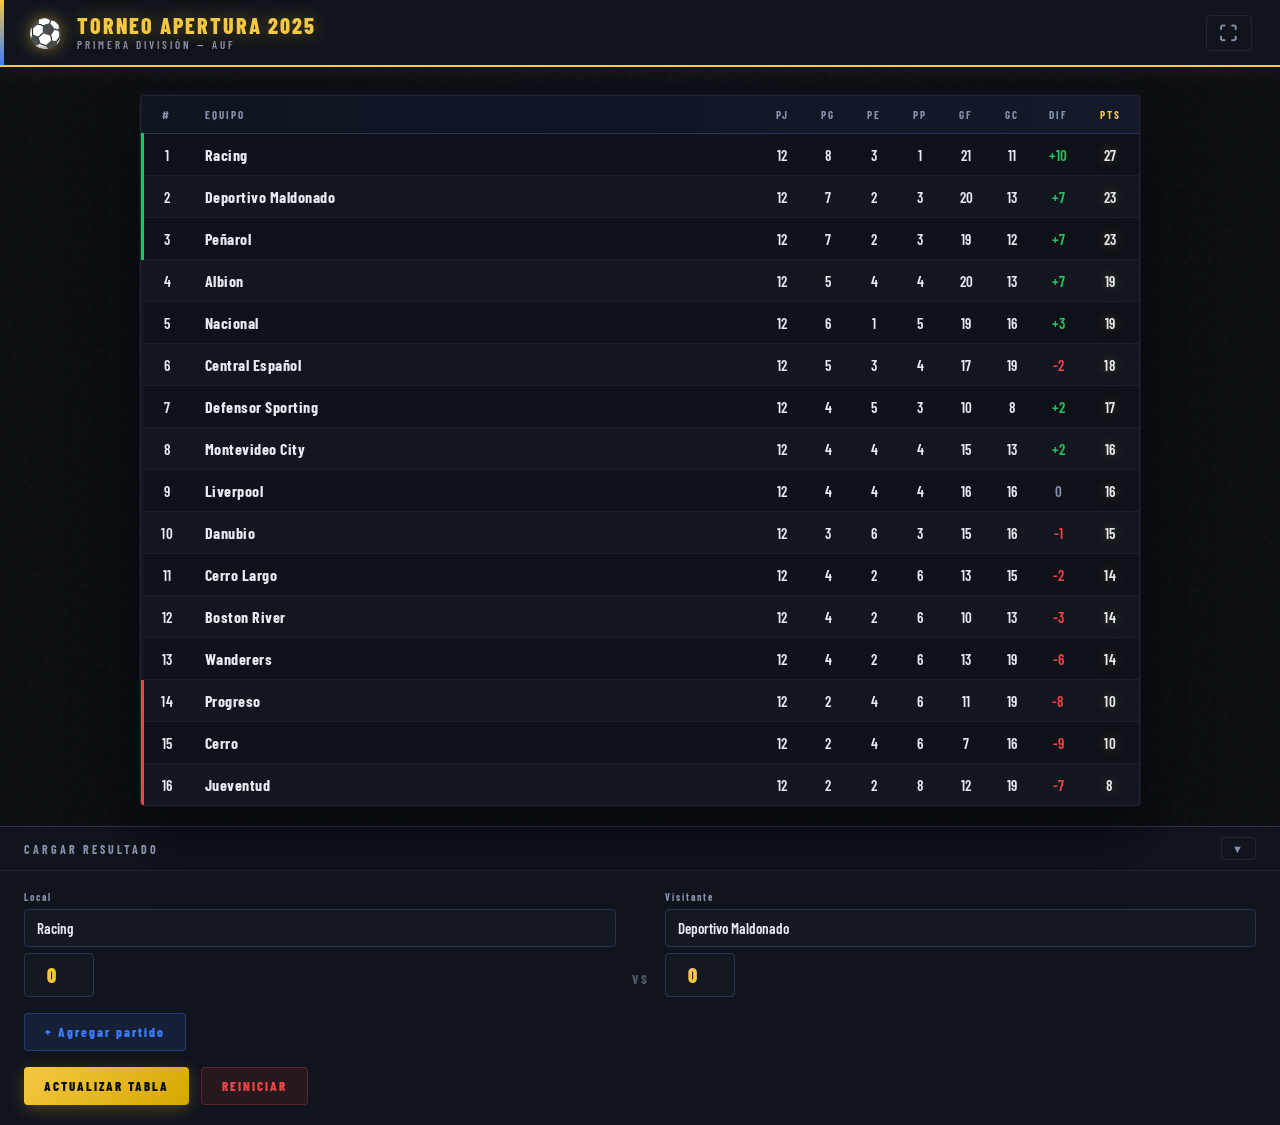
==== index.html @ d25263c5 "arreglo" ====
<!DOCTYPE html>
<html lang="es">
<head>
  <meta charset="UTF-8" />
  <meta name="viewport" content="width=device-width, initial-scale=1.0"/>
  <title>Torneo Apertura 2025 — AUF</title>
  <link rel="stylesheet" href="style.css" />
</head>
<body>
  <div id="app">

    <!-- HEADER -->
    <header class="header">
      <div class="header-brand">
        <div class="shield-icon">⚽</div>
        <div class="header-text">
          <span class="tournament-label">TORNEO APERTURA 2025</span>
          <span class="league-label">PRIMERA DIVISIÓN — AUF</span>
        </div>
      </div>
      <div class="header-actions">
        <button id="btnFullscreen" class="btn btn-ghost" title="Pantalla completa">⛶</button>
      </div>
    </header>

    <!-- TABLA -->
    <main class="table-container">
      <div class="table-wrapper">
        <table class="standings-table" id="standingsTable">
          <thead>
            <tr>
              <th class="col-pos">#</th>
              <th class="col-team">EQUIPO</th>
              <th class="col-stat">PJ</th>
              <th class="col-stat">PG</th>
              <th class="col-stat">PE</th>
              <th class="col-stat">PP</th>
              <th class="col-stat">GF</th>
              <th class="col-stat">GC</th>
              <th class="col-stat">DIF</th>
              <th class="col-pts">PTS</th>
            </tr>
          </thead>
          <tbody id="tableBody">
            <!-- Rows injected by JS -->
          </tbody>
        </table>
      </div>
    </main>

    <!-- PANEL DE CARGA -->
    <section class="input-panel" id="inputPanel">
      <div class="panel-header">
        <span class="panel-title">CARGAR RESULTADO</span>
        <button class="btn btn-ghost small" id="btnTogglePanel" title="Minimizar">▼</button>
      </div>

      <div class="panel-body" id="panelBody">
        <div class="match-input-row">
          <div class="team-input-group">
            <label>Local</label>
            <select id="teamHome" class="team-select"></select>
            <input type="number" id="goalsHome" class="goals-input" min="0" value="0" />
          </div>
          <div class="vs-separator">VS</div>
          <div class="team-input-group">
            <label>Visitante</label>
            <select id="teamAway" class="team-select"></select>
            <input type="number" id="goalsAway" class="goals-input" min="0" value="0" />
          </div>
        </div>

        <div class="add-match-row">
          <button class="btn btn-secondary" id="btnAddMatch">+ Agregar partido</button>
        </div>

        <!-- Cola de partidos -->
        <div id="matchQueue" class="match-queue hidden">
          <div class="queue-label">PARTIDOS EN COLA</div>
          <ul id="queueList"></ul>
        </div>

        <div class="panel-actions">
          <button class="btn btn-primary" id="btnUpdate">ACTUALIZAR TABLA</button>
          <button class="btn btn-danger" id="btnReset">REINICIAR</button>
        </div>
      </div>
    </section>

  </div>

  <div id="toast" class="toast hidden"></div>

  <script src="tabla.js"></script>
</body>
</html>
---- style.css ----
/* ============================================================
   TABLA DE POSICIONES — TORNEO APERTURA AUF
   Estilo: transmisión deportiva TV, oscuro, moderno
   ============================================================ */

@import url('https://fonts.googleapis.com/css2?family=Barlow+Condensed:wght@400;600;700;800;900&family=Barlow:wght@400;500;600&display=swap');

/* ─── VARIABLES ─── */
:root {
  --bg-base:        #0a0c10;
  --bg-surface:     #10141c;
  --bg-card:        #141820;
  --bg-row-even:    #12161f;
  --bg-row-odd:     #0e1118;
  --border:         #1e2535;
  --border-bright:  #2a3450;

  --gold:           #f5c842;
  --gold-dim:       #a88b20;
  --gold-glow:      rgba(245,200,66,0.15);

  --accent-blue:    #3b7bff;
  --accent-green:   #22c55e;
  --accent-red:     #ef4444;
  --accent-cyan:    #06b6d4;

  --text-primary:   #e8eaf2;
  --text-secondary: #8892aa;
  --text-dim:       #4a5568;

  --highlight-win:  rgba(34,197,94,0.12);
  --highlight-loss: rgba(239,68,68,0.08);
  --highlight-new:  rgba(245,200,66,0.18);

  --font-display:   'Barlow Condensed', sans-serif;
  --font-body:      'Barlow', sans-serif;

  --radius:         4px;
  --transition:     0.5s cubic-bezier(0.4, 0, 0.2, 1);
}

/* ─── RESET & BASE ─── */
*, *::before, *::after { box-sizing: border-box; margin: 0; padding: 0; }

html { height: 100%; }

body {
  background: var(--bg-base);
  color: var(--text-primary);
  font-family: var(--font-body);
  min-height: 100vh;
  display: flex;
  flex-direction: column;
  overflow-x: hidden;

  /* subtle noise texture */
  background-image:
    radial-gradient(ellipse 80% 50% at 50% -20%, rgba(59,123,255,0.07) 0%, transparent 70%),
    url("data:image/svg+xml,%3Csvg viewBox='0 0 200 200' xmlns='http://www.w3.org/2000/svg'%3E%3Cfilter id='n'%3E%3CfeTurbulence type='fractalNoise' baseFrequency='0.9' numOctaves='4' stitchTiles='stitch'/%3E%3C/filter%3E%3Crect width='100%25' height='100%25' filter='url(%23n)' opacity='0.03'/%3E%3C/svg%3E");
}

/* ─── FULLSCREEN ─── */
body.fullscreen #inputPanel { display: none; }
body.fullscreen .header-actions { display: none; }

/* ─── HEADER ─── */
.header {
  display: flex;
  align-items: center;
  justify-content: space-between;
  padding: 14px 28px;
  background: var(--bg-surface);
  border-bottom: 2px solid var(--gold);
  box-shadow: 0 2px 24px rgba(245,200,66,0.08);
  position: relative;
  z-index: 10;
}

.header::before {
  content: '';
  position: absolute;
  left: 0; top: 0; bottom: 0;
  width: 4px;
  background: linear-gradient(180deg, var(--gold), var(--accent-blue));
}

.header-brand {
  display: flex;
  align-items: center;
  gap: 14px;
}

.shield-icon {
  font-size: 28px;
  filter: drop-shadow(0 0 8px rgba(245,200,66,0.5));
  animation: pulse-icon 3s ease-in-out infinite;
}

@keyframes pulse-icon {
  0%, 100% { filter: drop-shadow(0 0 8px rgba(245,200,66,0.5)); }
  50%       { filter: drop-shadow(0 0 18px rgba(245,200,66,0.9)); }
}

.header-text {
  display: flex;
  flex-direction: column;
  gap: 2px;
}

.tournament-label {
  font-family: var(--font-display);
  font-size: 22px;
  font-weight: 800;
  letter-spacing: 2px;
  color: var(--gold);
  line-height: 1;
  text-shadow: 0 0 20px rgba(245,200,66,0.4);
}

.league-label {
  font-family: var(--font-display);
  font-size: 11px;
  font-weight: 600;
  letter-spacing: 3px;
  color: var(--text-secondary);
}

/* ─── MAIN TABLE AREA ─── */
.table-container {
  flex: 1;
  display: flex;
  align-items: flex-start;
  justify-content: center;
  padding: 28px 20px 20px;
}

.table-wrapper {
  width: 100%;
  max-width: 1000px;
  background: var(--bg-card);
  border: 1px solid var(--border);
  border-radius: var(--radius);
  overflow: hidden;
  box-shadow:
    0 0 0 1px rgba(255,255,255,0.03),
    0 24px 64px rgba(0,0,0,0.6),
    0 0 80px rgba(59,123,255,0.04);
}

/* ─── TABLE ─── */
.standings-table {
  width: 100%;
  border-collapse: collapse;
  table-layout: fixed;
}

/* Column widths */
.col-pos  { width: 48px; }
.col-team { width: auto; }
.col-stat { width: 46px; }
.col-pts  { width: 58px; }

/* HEADER ROW */
.standings-table thead tr {
  background: linear-gradient(90deg, #0e1420 0%, #131929 100%);
  border-bottom: 1px solid var(--border-bright);
}

.standings-table thead th {
  font-family: var(--font-display);
  font-size: 11px;
  font-weight: 700;
  letter-spacing: 2px;
  color: var(--text-secondary);
  padding: 12px 6px;
  text-align: center;
}

.standings-table thead th.col-team { text-align: left; padding-left: 14px; }
.standings-table thead th.col-pts  { color: var(--gold); }

/* ─── BODY ROWS ─── */
.standings-table tbody tr {
  position: relative;
  transition:
    background var(--transition),
    transform var(--transition),
    box-shadow var(--transition);
  cursor: default;
}

.standings-table tbody tr:nth-child(odd)  { background: var(--bg-row-odd); }
.standings-table tbody tr:nth-child(even) { background: var(--bg-row-even); }

.standings-table tbody tr:hover {
  background: rgba(59,123,255,0.06);
}

/* Zone stripes */
.standings-table tbody tr.zone-promotion {
  border-left: 3px solid var(--accent-green);
}
.standings-table tbody tr.zone-relegation {
  border-left: 3px solid var(--accent-red);
}
.standings-table tbody tr:not(.zone-promotion):not(.zone-relegation) {
  border-left: 3px solid transparent;
}

/* Row separator */
.standings-table tbody tr + tr td {
  border-top: 1px solid rgba(255,255,255,0.03);
}

/* CELLS */
.standings-table td {
  padding: 11px 6px;
  text-align: center;
  font-family: var(--font-display);
  font-size: 15px;
  font-weight: 600;
  color: var(--text-primary);
  position: relative;
}

/* Position cell */
.cell-pos {
  font-size: 13px;
  font-weight: 700;
  color: var(--text-secondary);
  letter-spacing: 0.5px;
}

/* Team name cell */
td.col-team {
  text-align: left;
  padding-left: 14px;
  display: table-cell;
}

.team-name {
  font-family: var(--font-display);
  font-size: 16px;
  font-weight: 700;
  letter-spacing: 0.5px;
  white-space: nowrap;
  overflow: hidden;
  text-overflow: ellipsis;
}

/* Points cell */
.cell-pts {
  font-family: var(--font-display);
  font-size: 18px;
  font-weight: 900;
  color: var(--gold);
  text-shadow: 0 0 12px rgba(245,200,66,0.35);
  letter-spacing: 0.5px;
}

/* DIF cell coloring */
.cell-dif.positive { color: var(--accent-green); }
.cell-dif.negative { color: var(--accent-red); }
.cell-dif.zero     { color: var(--text-secondary); }

/* ─── HIGHLIGHT ANIMATIONS ─── */
@keyframes flash-update {
  0%   { background: var(--highlight-new); box-shadow: inset 0 0 0 1px rgba(245,200,66,0.3); }
  70%  { background: var(--highlight-new); box-shadow: inset 0 0 0 1px rgba(245,200,66,0.3); }
  100% { background: transparent; box-shadow: none; }
}

@keyframes slide-in-down {
  0%   { transform: translateY(-18px); opacity: 0; }
  100% { transform: translateY(0);     opacity: 1; }
}

@keyframes slide-in-up {
  0%   { transform: translateY(18px); opacity: 0; }
  100% { transform: translateY(0);    opacity: 1; }
}

@keyframes count-bounce {
  0%   { transform: scale(1); }
  30%  { transform: scale(1.35); color: var(--gold); }
  60%  { transform: scale(0.95); }
  100% { transform: scale(1); }
}

.row-highlight  { animation: flash-update 1.4s ease forwards; }
.row-moved-up   { animation: slide-in-down 0.5s cubic-bezier(0.34,1.56,0.64,1) forwards; }
.row-moved-down { animation: slide-in-up  0.5s cubic-bezier(0.34,1.56,0.64,1) forwards; }

.count-anim { animation: count-bounce 0.6s ease forwards; }

/* ─── INPUT PANEL ─── */
.input-panel {
  background: var(--bg-surface);
  border-top: 1px solid var(--border-bright);
  padding: 0;
}

.panel-header {
  display: flex;
  align-items: center;
  justify-content: space-between;
  padding: 10px 24px;
  border-bottom: 1px solid var(--border);
  cursor: pointer;
  user-select: none;
}

.panel-header:hover { background: rgba(255,255,255,0.02); }

.panel-title {
  font-family: var(--font-display);
  font-size: 12px;
  font-weight: 700;
  letter-spacing: 3px;
  color: var(--text-secondary);
}

.panel-body {
  padding: 20px 24px;
  display: flex;
  flex-direction: column;
  gap: 16px;
}

.panel-body.collapsed { display: none; }

/* MATCH INPUT ROW */
.match-input-row {
  display: flex;
  align-items: flex-end;
  gap: 16px;
}

.team-input-group {
  flex: 1;
  display: flex;
  flex-direction: column;
  gap: 6px;
}

.team-input-group label {
  font-family: var(--font-display);
  font-size: 10px;
  font-weight: 700;
  letter-spacing: 2px;
  color: var(--text-secondary);
}

.team-select, .goals-input {
  background: var(--bg-card);
  border: 1px solid var(--border-bright);
  color: var(--text-primary);
  font-family: var(--font-display);
  font-size: 15px;
  font-weight: 600;
  padding: 9px 12px;
  border-radius: var(--radius);
  outline: none;
  transition: border-color 0.2s;
  width: 100%;
  appearance: none;
  -webkit-appearance: none;
}

.team-select:focus, .goals-input:focus {
  border-color: var(--accent-blue);
  box-shadow: 0 0 0 2px rgba(59,123,255,0.15);
}

.team-select option { background: var(--bg-card); }

.goals-input {
  width: 70px;
  text-align: center;
  font-size: 20px;
  font-weight: 900;
  color: var(--gold);
}

.vs-separator {
  font-family: var(--font-display);
  font-size: 13px;
  font-weight: 800;
  letter-spacing: 2px;
  color: var(--text-dim);
  padding-bottom: 10px;
  flex-shrink: 0;
}

/* ADD MATCH ROW */
.add-match-row { display: flex; justify-content: flex-start; }

/* QUEUE */
.match-queue { background: var(--bg-card); border-radius: var(--radius); padding: 12px 16px; border: 1px solid var(--border); }
.match-queue.hidden { display: none; }

.queue-label {
  font-family: var(--font-display);
  font-size: 10px;
  font-weight: 700;
  letter-spacing: 3px;
  color: var(--accent-cyan);
  margin-bottom: 8px;
}

#queueList {
  list-style: none;
  display: flex;
  flex-direction: column;
  gap: 4px;
  max-height: 120px;
  overflow-y: auto;
}

#queueList li {
  font-family: var(--font-display);
  font-size: 14px;
  font-weight: 600;
  color: var(--text-primary);
  display: flex;
  align-items: center;
  justify-content: space-between;
  padding: 4px 8px;
  border-radius: 2px;
  background: rgba(255,255,255,0.03);
}

#queueList li .remove-btn {
  cursor: pointer;
  color: var(--text-dim);
  font-size: 16px;
  line-height: 1;
  padding: 0 2px;
  transition: color 0.2s;
}
#queueList li .remove-btn:hover { color: var(--accent-red); }

/* PANEL ACTIONS */
.panel-actions { display: flex; gap: 12px; }

/* ─── BUTTONS ─── */
.btn {
  font-family: var(--font-display);
  font-size: 13px;
  font-weight: 800;
  letter-spacing: 2px;
  padding: 10px 20px;
  border: none;
  border-radius: var(--radius);
  cursor: pointer;
  transition: all 0.2s;
  white-space: nowrap;
}

.btn-primary {
  background: linear-gradient(135deg, var(--gold) 0%, #d4a800 100%);
  color: #0a0c10;
  box-shadow: 0 4px 16px rgba(245,200,66,0.25);
}
.btn-primary:hover {
  transform: translateY(-1px);
  box-shadow: 0 6px 24px rgba(245,200,66,0.4);
}
.btn-primary:active { transform: translateY(0); }

.btn-secondary {
  background: rgba(59,123,255,0.12);
  color: var(--accent-blue);
  border: 1px solid rgba(59,123,255,0.3);
}
.btn-secondary:hover { background: rgba(59,123,255,0.2); }

.btn-danger {
  background: rgba(239,68,68,0.1);
  color: var(--accent-red);
  border: 1px solid rgba(239,68,68,0.25);
}
.btn-danger:hover { background: rgba(239,68,68,0.2); }

.btn-ghost {
  background: transparent;
  color: var(--text-secondary);
  border: 1px solid var(--border);
  font-size: 18px;
  padding: 6px 12px;
}
.btn-ghost:hover { color: var(--text-primary); border-color: var(--border-bright); }

.btn.small { font-size: 11px; padding: 4px 10px; }

/* ─── TOAST ─── */
.toast {
  position: fixed;
  bottom: 32px;
  right: 32px;
  background: var(--bg-surface);
  border: 1px solid var(--border-bright);
  border-left: 3px solid var(--accent-green);
  color: var(--text-primary);
  font-family: var(--font-display);
  font-size: 14px;
  font-weight: 600;
  letter-spacing: 0.5px;
  padding: 12px 20px;
  border-radius: var(--radius);
  box-shadow: 0 8px 32px rgba(0,0,0,0.5);
  z-index: 9999;
  transition: opacity 0.3s, transform 0.3s;
  transform: translateY(0);
}

.toast.hidden {
  opacity: 0;
  transform: translateY(16px);
  pointer-events: none;
}

.toast.error { border-left-color: var(--accent-red); }

@keyframes glow-pulse {
  0%   { box-shadow: 0 0 0px 0px rgba(245,200,66,0), 0 24px 64px rgba(0,0,0,0.6); }
  25%  { box-shadow: 0 0 40px 12px rgba(245,200,66,0.55), 0 0 80px 24px rgba(59,123,255,0.25), 0 24px 64px rgba(0,0,0,0.6); }
  50%  { box-shadow: 0 0 60px 20px rgba(245,200,66,0.35), 0 0 100px 40px rgba(59,123,255,0.15), 0 24px 64px rgba(0,0,0,0.6); }
  75%  { box-shadow: 0 0 40px 12px rgba(245,200,66,0.5),  0 0 80px 24px rgba(59,123,255,0.2),  0 24px 64px rgba(0,0,0,0.6); }
  100% { box-shadow: 0 0 0px 0px rgba(245,200,66,0), 0 24px 64px rgba(0,0,0,0.6); }
}

@keyframes border-glow {
  0%   { border-color: var(--border); }
  30%  { border-color: var(--gold); }
  60%  { border-color: rgba(59,123,255,0.8); }
  80%  { border-color: var(--gold); }
  100% { border-color: var(--border); }
}

.table-wrapper.glow-finish {
  animation:
    glow-pulse   2.2s ease-in-out forwards,
    border-glow  2.2s ease-in-out forwards;
}

/* ─── SCROLLBAR ─── */
::-webkit-scrollbar { width: 4px; height: 4px; }
::-webkit-scrollbar-track { background: var(--bg-base); }
::-webkit-scrollbar-thumb { background: var(--border-bright); border-radius: 2px; }
::-webkit-scrollbar-thumb:hover { background: var(--text-dim); }

/* ─── RESPONSIVE ─── */
@media (max-width: 700px) {
  .col-stat { width: 36px; }
  .col-pts  { width: 46px; }
  .standings-table td, .standings-table th { font-size: 12px; padding: 9px 3px; }
  .team-name { font-size: 13px; }
  .cell-pts  { font-size: 15px; }
  .tournament-label { font-size: 16px; }
  .match-input-row { flex-direction: column; gap: 12px; }
  .vs-separator { display: none; }
  .team-input-group { flex-direction: row; align-items: center; gap: 10px; }
  .goals-input { width: 55px; }
  .panel-actions { flex-direction: column; }
}
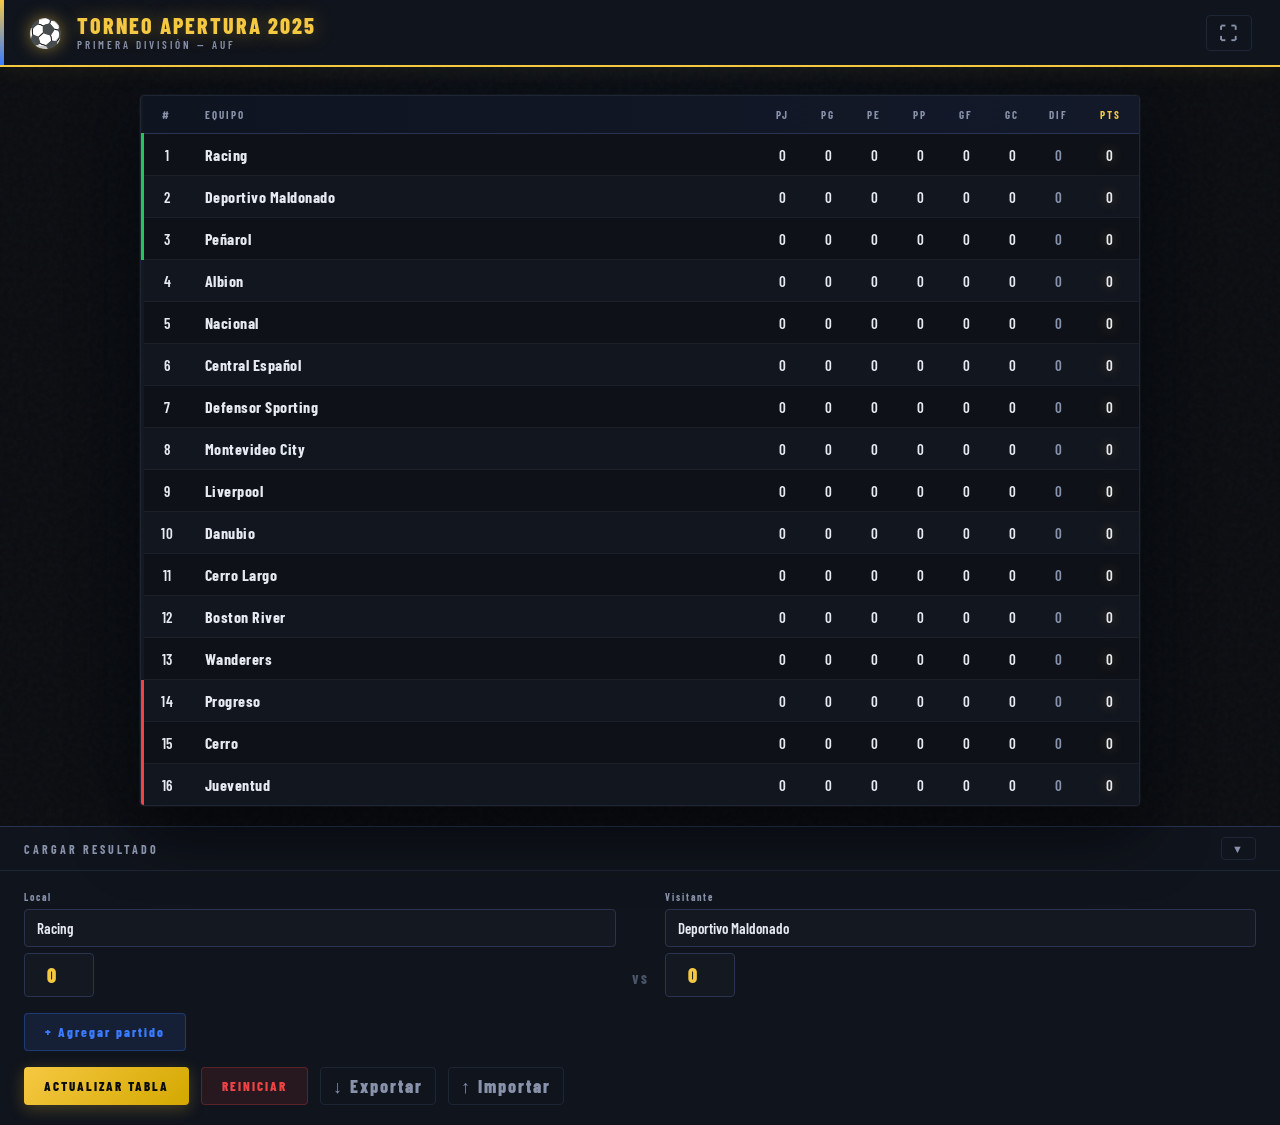
==== commit d495f016: "exportacion e importacion de JSON" ====
--- a/index.html
+++ b/index.html
@@ -1,11 +1,13 @@
 <!DOCTYPE html>
 <html lang="es">
+
 <head>
   <meta charset="UTF-8" />
-  <meta name="viewport" content="width=device-width, initial-scale=1.0"/>
+  <meta name="viewport" content="width=device-width, initial-scale=1.0" />
   <title>Torneo Apertura 2025 — AUF</title>
   <link rel="stylesheet" href="style.css" />
 </head>
+
 <body>
   <div id="app">
 
@@ -83,6 +85,9 @@
         <div class="panel-actions">
           <button class="btn btn-primary" id="btnUpdate">ACTUALIZAR TABLA</button>
           <button class="btn btn-danger" id="btnReset">REINICIAR</button>
+          <button class="btn btn-ghost" id="btnExport">↓ Exportar</button>
+          <input type="file" id="fileImport" accept=".json" style="display:none" />
+          <button class="btn btn-ghost" id="btnImport">↑ Importar</button>
         </div>
       </div>
     </section>
@@ -93,4 +98,5 @@
 
   <script src="tabla.js"></script>
 </body>
-</html>
+
+</html>
